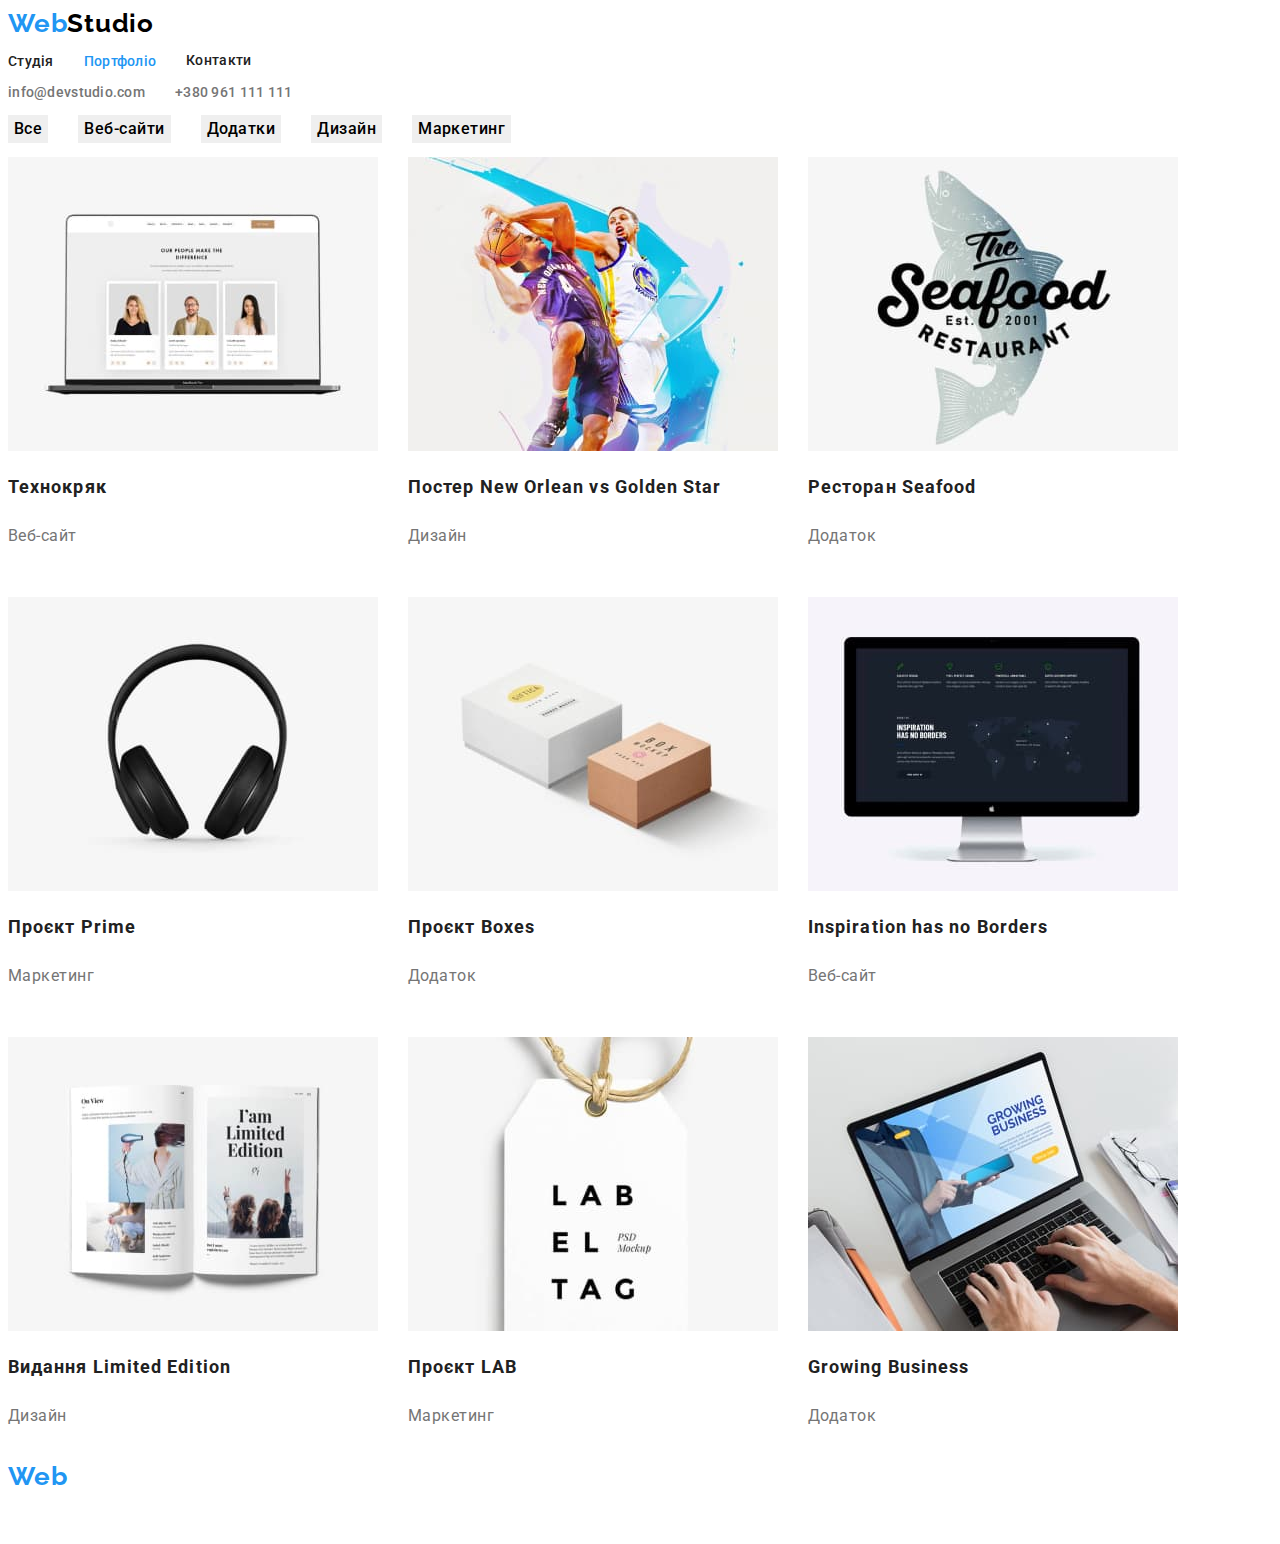
==== portfolio.html @ dc427014 "Updated index.html, css styles and add portfolio.html" ====
<!DOCTYPE html>
<html lang="uk">
  <head>
    <meta charset="UTF-8" />
    <meta http-equiv="X-UA-Compatible" content="IE=edge" />
    <meta name="viewport" content="width=device-width, initial-scale=1.0" />
        <!--Favicon-->
    <link
      rel="apple-touch-icon"
      sizes="120x120"
      href="./images/favicon/apple-touch-icon.png"
    />
    <link
      rel="icon"
      type="image/png"
      sizes="32x32"
      href="./images/favicon/favicon-32x32.png"
    />
    <link
      rel="icon"
      type="image/png"
      sizes="16x16"
      href="./images/favicon/favicon-16x16.png"
    />
    <link rel="manifest" href="./images/favicon/site.webmanifest" />
    <link
      rel="mask-icon"
      href="./images/favicon/safari-pinned-tab.svg"
      color="#5bbad5"
    />
    <meta name="msapplication-TileColor" content="#da532c" />
    <meta name="theme-color" content="#ffffff" />
    <!--Favicon ends-->
    <title>WebStudio</title>
      <link rel="preconnect" href="https://fonts.googleapis.com" />
    <link rel="preconnect" href="https://fonts.gstatic.com" crossorigin />
    <link
      href="https://fonts.googleapis.com/css2?family=Raleway:wght@700&family=Roboto:wght@400;500;700;900&display=swap"
      rel="stylesheet"
    />
    <link rel="stylesheet" href="./css/styles.css" />
  </head>
  <body class="page">
    <header>
      <nav>
        <a class="link logo" href="./index.html" lang="en"
          ><span class="logo-wrap">Web</span>Studio</a
        >
        <ul class="list">
          <li class="list-item">
            <a class="link main-nav" href="./index.html">Студія</a>
          </li>
          <li class="list-item">
            <a class="current main-nav link" href="./portfolio.html"
              >Портфоліо</a
            >
          </li>
          <li class="list-item main-nav">
            <a class="link" href="#">Контакти</a>
          </li>
        </ul>
      </nav>
      <ul class="list">
        <li class="list-item">
          <a class="link link-contact" href="mailto:info@devstudio.com"
            >info@devstudio.com</a
          >
        </li>
        <li class="list-item">
          <a class="link link-contact" href="tel:+380961111111"
            >+380 961 111 111</a
          >
        </li>
      </ul>
    </header>
    <main>
      <section>
        <h1 hidden>Наші проєкти</h1>
        <ul class="list">
          <li><button class="btn-projects" type="button">Все</button></li>
          <li>
            <button class="btn-projects" type="button">Веб-сайти</button>
          </li>
          <li>
            <button class="btn-projects" type="button">Додатки</button>
          </li>
          <li><button class="btn-projects" type="button">Дизайн</button></li>
          <li>
            <button class="btn-projects" type="button">Маркетинг</button>
          </li>
        </ul>
        <ul class="list">
          <li>
            <img
              src="./images/website-techno.jpg"
              alt="Веб-сайт Технокряк"
              width="370"
              height="294"
            />
            <h2 class="title-project">Технокряк</h2>
            <p class="type-project">Веб-сайт</p>
          </li>
          <li>
            <img
              src="./images/poster.jpg"
              alt="Постер з двома баскетболістами"
              width="370"
              height="294"
            />
            <h2 class="title-project">Постер New Orlean vs Golden Star</h2>
            <p class="type-project">Дизайн</p>
          </li>
          <li>
            <img
              src="./images/logo-restaurant.jpg"
              alt="Лого ресторану з  рибою"
              width="370"
              height="294"
            />
            <h2 class="title-project">Ресторан Seafood</h2>
            <p class="type-project">Додаток</p>
          </li>
          <li>
            <img
              src="./images/project-prime.jpg"
              alt="Навушники"
              width="370"
              height="294"
            />
            <h2 class="title-project">Проєкт Prime</h2>
            <p class="type-project">Маркетинг</p>
          </li>
          <li>
            <img
              src="./images/project-boxes.jpg"
              alt="Дві коробки"
              width="370"
              height="294"
            />
            <h2 class="title-project">Проєкт Boxes</h2>
            <p class="type-project">Додаток</p>
          </li>
          <li>
            <img
              src="./images/website-inspiration.jpg"
              alt="Веб-сайт Inspiration has no Borders"
              width="370"
              height="294"
            />
            <h2 class="title-project">Inspiration has no Borders</h2>
            <p class="type-project">Веб-сайт</p>
          </li>
          <li>
            <img
              src="./images/magazine.jpg"
              alt="Журнал"
              width="370"
              height="294"
            />
            <h2 class="title-project">Видання Limited Edition</h2>
            <p class="type-project">Дизайн</p>
          </li>
          <li>
            <img
              src="./images/label-tag.jpg"
              alt="Етикетка"
              width="370"
              height="294"
            />
            <h2 class="title-project">Проєкт LAB</h2>
            <p class="type-project">Маркетинг</p>
          </li>
          <li>
            <img
              src="./images/growing-business.jpg"
              alt="Додаток Growing Business"
              width="370"
              height="294"
            />
            <h2 class="title-project">Growing Business</h2>
            <p class="type-project">Додаток</p>
          </li>
        </ul>
      </section>
    </main>
    <footer>
      <a class="link logo" href="./index.html" lang="en"
        ><span class="logo-wrap">Web</span
        ><span class="logo-wrap-footer">Studio</span></a
      >
      <address>
        <ul class="list">
          <li>
            <a
              class="link address"
              href="https://www.google.com/maps/d/u/0/viewer?mid=10uSM3H-mIU3GznYo2szRIEphczw&hl=en_US"
              target="_blank"
              rel="noopener noreferrer nofollow"
            >
              м. Київ, пр-т Лесі Українки, 26
            </a>
          </li>
          <li>
            <a class="link link-contact-footer" href="tel:+380961111111"
              >+380 961 111 111</a
            >
          </li>
          <li>
            <a class="link link-contact-footer" href="mailto:info@devstudio.com"
              >info@devstudio.com</a
            >
          </li>
        </ul>
      </address>
    </footer>
  </body>
</html>
---- css/styles.css ----
:root {
  --main-color-background: #2f303a;
  --accent-color: #2196f3;
  --btn-active-color: #188ce8;
  --main-color-font: #212121;
  --secondary-color-font: #757575;
  --white-color: #ffffff;
  --black-color: #000000;
  --grey-background-color: #f5f4fa;
  --grey-stroke-color: #ececec;
  --projects-cards-color: #eeeeee;
  --main-font: "Roboto", sans-serif;
  --logo-font: "Raleway", sans-serif;
  --main-font-size: 14px;
  --secondary-font-size: 16px;
}

.page {
  font-family: var(--main-font);
  color: var(--main-color-font);
  font-size: var(--main-font-size);
}
.header {
  background-color: var(--white-color);
  display: flex;
  flex-wrap: wrap;
}
.link {
  text-decoration: none;
  color: inherit;
}
.logo {
  font-weight: 700;
  font-size: 26px;
  line-height: 1.2;
  color: var(--black-color);
  letter-spacing: 0.03em;
  font-family: var(--logo-font);
}
.logo-wrap {
  color: var(--accent-color);
}
.list {
  display: flex;
  flex-wrap: wrap;
  gap: 30px;
  list-style: none;
  padding: 0;
  margin-left: auto;
  margin-right: auto;
}

.main-nav {
  font-weight: 500;
  line-height: 1.14;
  letter-spacing: 0.02em;
}
.main-nav:hover,
.main-nav:focus {
  color: var(--accent-color);
}
.current {
  color: var(--accent-color);
}
.link-contact {
font-weight: 500;
line-height: 1.14;
letter-spacing: 0.02em;
color: var(--secondary-color-font);
}
.link-contact:focus,
.link-contact:hover {
  color: var(--accent-color);
}
.title {
font-weight: 900;
font-size: 44px;
line-height: 1.36;
letter-spacing: 0.06em;
text-align: center;
text-transform: uppercase;
color: var(--white-color);
}
.btn-service {
  border: none;
  font-family: var(--main-font);
  font-size: var(--secondary-font-size);
  line-height: calc(30 / 16);
  letter-spacing: 0.06em;
  background-color: var(--accent-color);
  color: var(--white-color);
  font-weight: 700;
  text-align: center;
  align-items: center;
  display: flex;
  cursor: pointer;
  margin: 0 auto;

}
.btn-service:focus,
.btn-service:hover {
  background-color: var(--btn-active-color);
}
.visually-hidden {
  overflow: hidden;
  margin: -1px;
  display: none;
  border: 0;
  padding: 0;
}
.subtitle-feature {
  font-weight: 700;
  font-size: 14px;
  line-height: 1.14;
  text-transform: uppercase;
  letter-spacing: 0.03em;
}
.description-feature {
  line-height: 1.7;
  letter-spacing: 0.03em;
  color: var(--secondary-color-font);
}
.section-title {
  font-weight: 700;
  font-size: 36px;
  line-height: calc(42 / 36);
  letter-spacing: 0.03em;
  text-align: center;
}

.team {
  font-weight: 700;
  font-size: 36px;
  line-height: 1.16;
  letter-spacing: 0.03em;
  text-align: center;
}
.team-member-name {
  font-weight: 500;
  font-size: var(--secondary-font-size);
  line-height: 1.2;
  text-align: center;
  letter-spacing: 0.03em;
}
.job-position {
  color: var(--secondary-color-font);
  font-size: var(--secondary-font-size);
  line-height: 1.875;
  text-align: center;
  letter-spacing: 0.03em;
}

.logo-wrap-footer {
  color: var(--white-color);
}
.address {
  font-style: normal;
  line-height: 1.7;
  letter-spacing: 0.02em;
  color: var(--white-color);
}
.address:focus,
.address:hover {
  color: var(--accent-color);
  cursor: pointer;
}

.link-contact-footer {
  font-style: normal;
  line-height: 1.7;
  letter-spacing: 0.02em;
  color: rgba(255, 255, 255, 0.6);
}
.link-contact-footer:focus,
.link-contact-footer:hover {
  color: var(--accent-color);
  cursor:pointer;
}

.btn-projects {
  border: none;
  font-family: var(--main-font);
  font-weight: 500;
  font-size: var(--secondary-font-size);
  line-height: calc(26 / 16);
  text-align: center;
  cursor: pointer;
  letter-spacing: 0.03em;
}
.btn-projects:focus,
.btn-projects:hover {
  background-color: var(--accent-color);
  color: var(--white-color);
}

.title-project {
  font-weight: 700;
  font-size: 18px;
  line-height: 2;
  color: var(--main-color-font);
  letter-spacing: 0.06em;
}

.type-project {
  font-size: var(--secondary-font-size);
  line-height: calc(30 / 16);
  letter-spacing: 0.03em;
  color: var(--secondary-color-font);
}
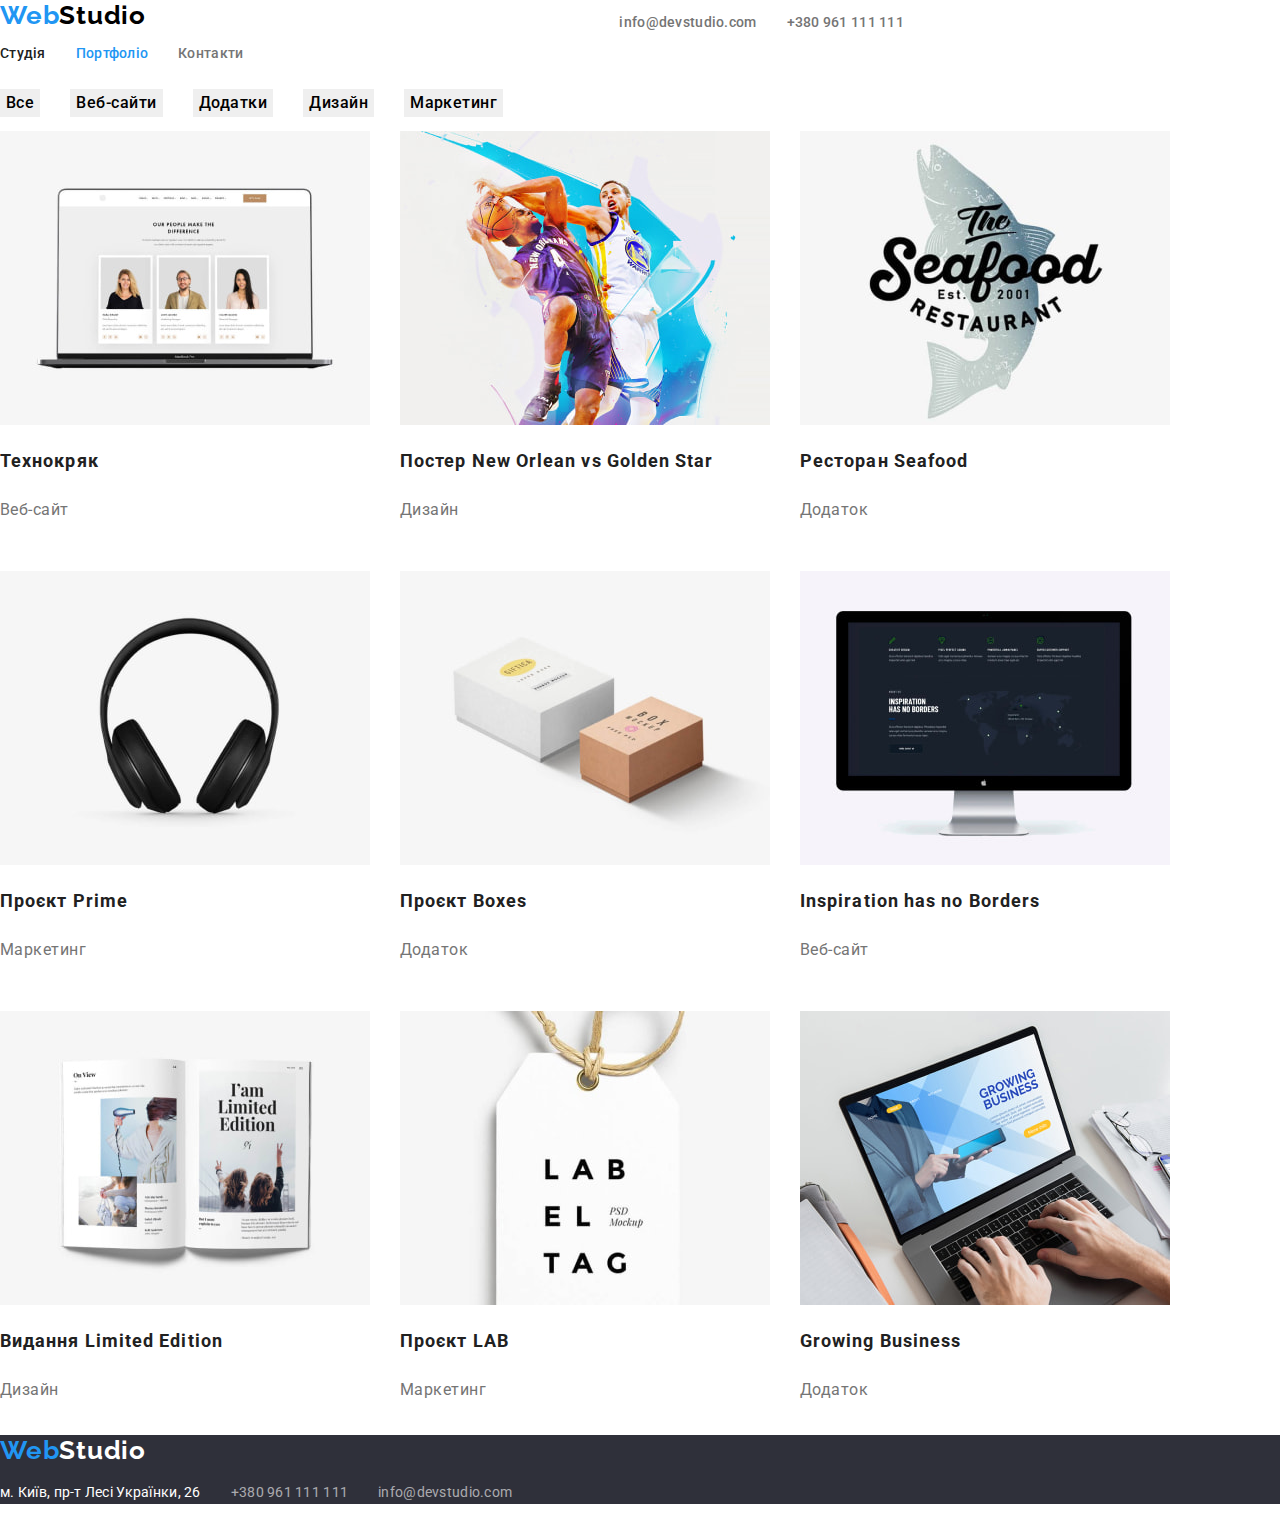
==== commit d135ac32: "Update files" ====
--- a/portfolio.html
+++ b/portfolio.html
@@ -4,7 +4,7 @@
     <meta charset="UTF-8" />
     <meta http-equiv="X-UA-Compatible" content="IE=edge" />
     <meta name="viewport" content="width=device-width, initial-scale=1.0" />
-        <!--Favicon-->
+    <!--Favicon-->
     <link
       rel="apple-touch-icon"
       sizes="120x120"
@@ -32,16 +32,20 @@
     <meta name="theme-color" content="#ffffff" />
     <!--Favicon ends-->
     <title>WebStudio</title>
-      <link rel="preconnect" href="https://fonts.googleapis.com" />
+    <link rel="preconnect" href="https://fonts.googleapis.com" />
     <link rel="preconnect" href="https://fonts.gstatic.com" crossorigin />
     <link
       href="https://fonts.googleapis.com/css2?family=Raleway:wght@700&family=Roboto:wght@400;500;700;900&display=swap"
       rel="stylesheet"
     />
+    <link
+      rel="stylesheet"
+      href="https://cdnjs.cloudflare.com/ajax/libs/modern-normalize/1.1.0/modern-normalize.min.css"
+    />
     <link rel="stylesheet" href="./css/styles.css" />
   </head>
-  <body class="page">
-    <header>
+  <body>
+    <header class="header">
       <nav>
         <a class="link logo" href="./index.html" lang="en"
           ><span class="logo-wrap">Web</span>Studio</a
@@ -56,7 +60,7 @@
             >
           </li>
           <li class="list-item main-nav">
-            <a class="link" href="#">Контакти</a>
+            <a class="link link-contact" href="#">Контакти</a>
           </li>
         </ul>
       </nav>
@@ -75,7 +79,7 @@
     </header>
     <main>
       <section>
-        <h1 hidden>Наші проєкти</h1>
+        <h1 class="visually-hidden">Наші проєкти</h1>
         <ul class="list">
           <li><button class="btn-projects" type="button">Все</button></li>
           <li>
@@ -183,7 +187,7 @@
         </ul>
       </section>
     </main>
-    <footer>
+    <footer class="footer">
       <a class="link logo" href="./index.html" lang="en"
         ><span class="logo-wrap">Web</span
         ><span class="logo-wrap-footer">Studio</span></a
@@ -214,4 +218,4 @@
       </address>
     </footer>
   </body>
-</html>+</html>
--- a/css/styles.css
+++ b/css/styles.css
@@ -15,7 +15,7 @@
   --secondary-font-size: 16px;
 }
 
-.page {
+body {
   font-family: var(--main-font);
   color: var(--main-color-font);
   font-size: var(--main-font-size);
@@ -23,7 +23,6 @@
 .header {
   background-color: var(--white-color);
   display: flex;
-  flex-wrap: wrap;
 }
 .link {
   text-decoration: none;
@@ -32,7 +31,7 @@
 .logo {
   font-weight: 700;
   font-size: 26px;
-  line-height: 1.2;
+  line-height: calc(31 / 26);
   color: var(--black-color);
   letter-spacing: 0.03em;
   font-family: var(--logo-font);
@@ -52,7 +51,7 @@
 
 .main-nav {
   font-weight: 500;
-  line-height: 1.14;
+  line-height: calc(16 / 14);
   letter-spacing: 0.02em;
 }
 .main-nav:hover,
@@ -63,23 +62,26 @@
   color: var(--accent-color);
 }
 .link-contact {
-font-weight: 500;
-line-height: 1.14;
-letter-spacing: 0.02em;
-color: var(--secondary-color-font);
+  font-weight: 500;
+  line-height: calc(16 / 14);
+  letter-spacing: 0.02em;
+  color: var(--secondary-color-font);
 }
 .link-contact:focus,
 .link-contact:hover {
   color: var(--accent-color);
 }
+.hero-section {
+  background-color: var(--main-color-background);
+}
 .title {
-font-weight: 900;
-font-size: 44px;
-line-height: 1.36;
-letter-spacing: 0.06em;
-text-align: center;
-text-transform: uppercase;
-color: var(--white-color);
+  font-weight: 900;
+  font-size: 44px;
+  line-height: calc(60 / 44);
+  letter-spacing: 0.06em;
+  text-align: center;
+  text-transform: uppercase;
+  color: var(--white-color);
 }
 .btn-service {
   border: none;
@@ -95,7 +97,6 @@
   display: flex;
   cursor: pointer;
   margin: 0 auto;
-
 }
 .btn-service:focus,
 .btn-service:hover {
@@ -111,14 +112,17 @@
 .subtitle-feature {
   font-weight: 700;
   font-size: 14px;
-  line-height: 1.14;
+  line-height: calc(16 / 14);
   text-transform: uppercase;
   letter-spacing: 0.03em;
 }
 .description-feature {
-  line-height: 1.7;
-  letter-spacing: 0.03em;
-  color: var(--secondary-color-font);
+  line-height: calc(24 / 14);
+  letter-spacing: 0.03em;
+  color: var(--secondary-color-font);
+}
+.team-section {
+  background-color: var(--grey-background-color);
 }
 .section-title {
   font-weight: 700;
@@ -128,26 +132,22 @@
   text-align: center;
 }
 
-.team {
-  font-weight: 700;
-  font-size: 36px;
-  line-height: 1.16;
-  letter-spacing: 0.03em;
-  text-align: center;
-}
 .team-member-name {
   font-weight: 500;
   font-size: var(--secondary-font-size);
-  line-height: 1.2;
+  line-height: calc(19 / 16);
   text-align: center;
   letter-spacing: 0.03em;
 }
 .job-position {
   color: var(--secondary-color-font);
   font-size: var(--secondary-font-size);
-  line-height: 1.875;
-  text-align: center;
-  letter-spacing: 0.03em;
+  line-height: calc(19 / 16);
+  text-align: center;
+  letter-spacing: 0.03em;
+}
+.footer {
+  background-color: var(--main-color-background);
 }
 
 .logo-wrap-footer {
@@ -155,26 +155,24 @@
 }
 .address {
   font-style: normal;
-  line-height: 1.7;
+  line-height: calc(24 / 14);
   letter-spacing: 0.02em;
   color: var(--white-color);
 }
 .address:focus,
 .address:hover {
   color: var(--accent-color);
-  cursor: pointer;
 }
 
 .link-contact-footer {
   font-style: normal;
-  line-height: 1.7;
+  line-height: calc(24 / 14);
   letter-spacing: 0.02em;
   color: rgba(255, 255, 255, 0.6);
 }
 .link-contact-footer:focus,
 .link-contact-footer:hover {
   color: var(--accent-color);
-  cursor:pointer;
 }
 
 .btn-projects {
@@ -196,7 +194,7 @@
 .title-project {
   font-weight: 700;
   font-size: 18px;
-  line-height: 2;
+  line-height: calc(36 / 18);
   color: var(--main-color-font);
   letter-spacing: 0.06em;
 }
@@ -206,4 +204,4 @@
   line-height: calc(30 / 16);
   letter-spacing: 0.03em;
   color: var(--secondary-color-font);
-}+}
